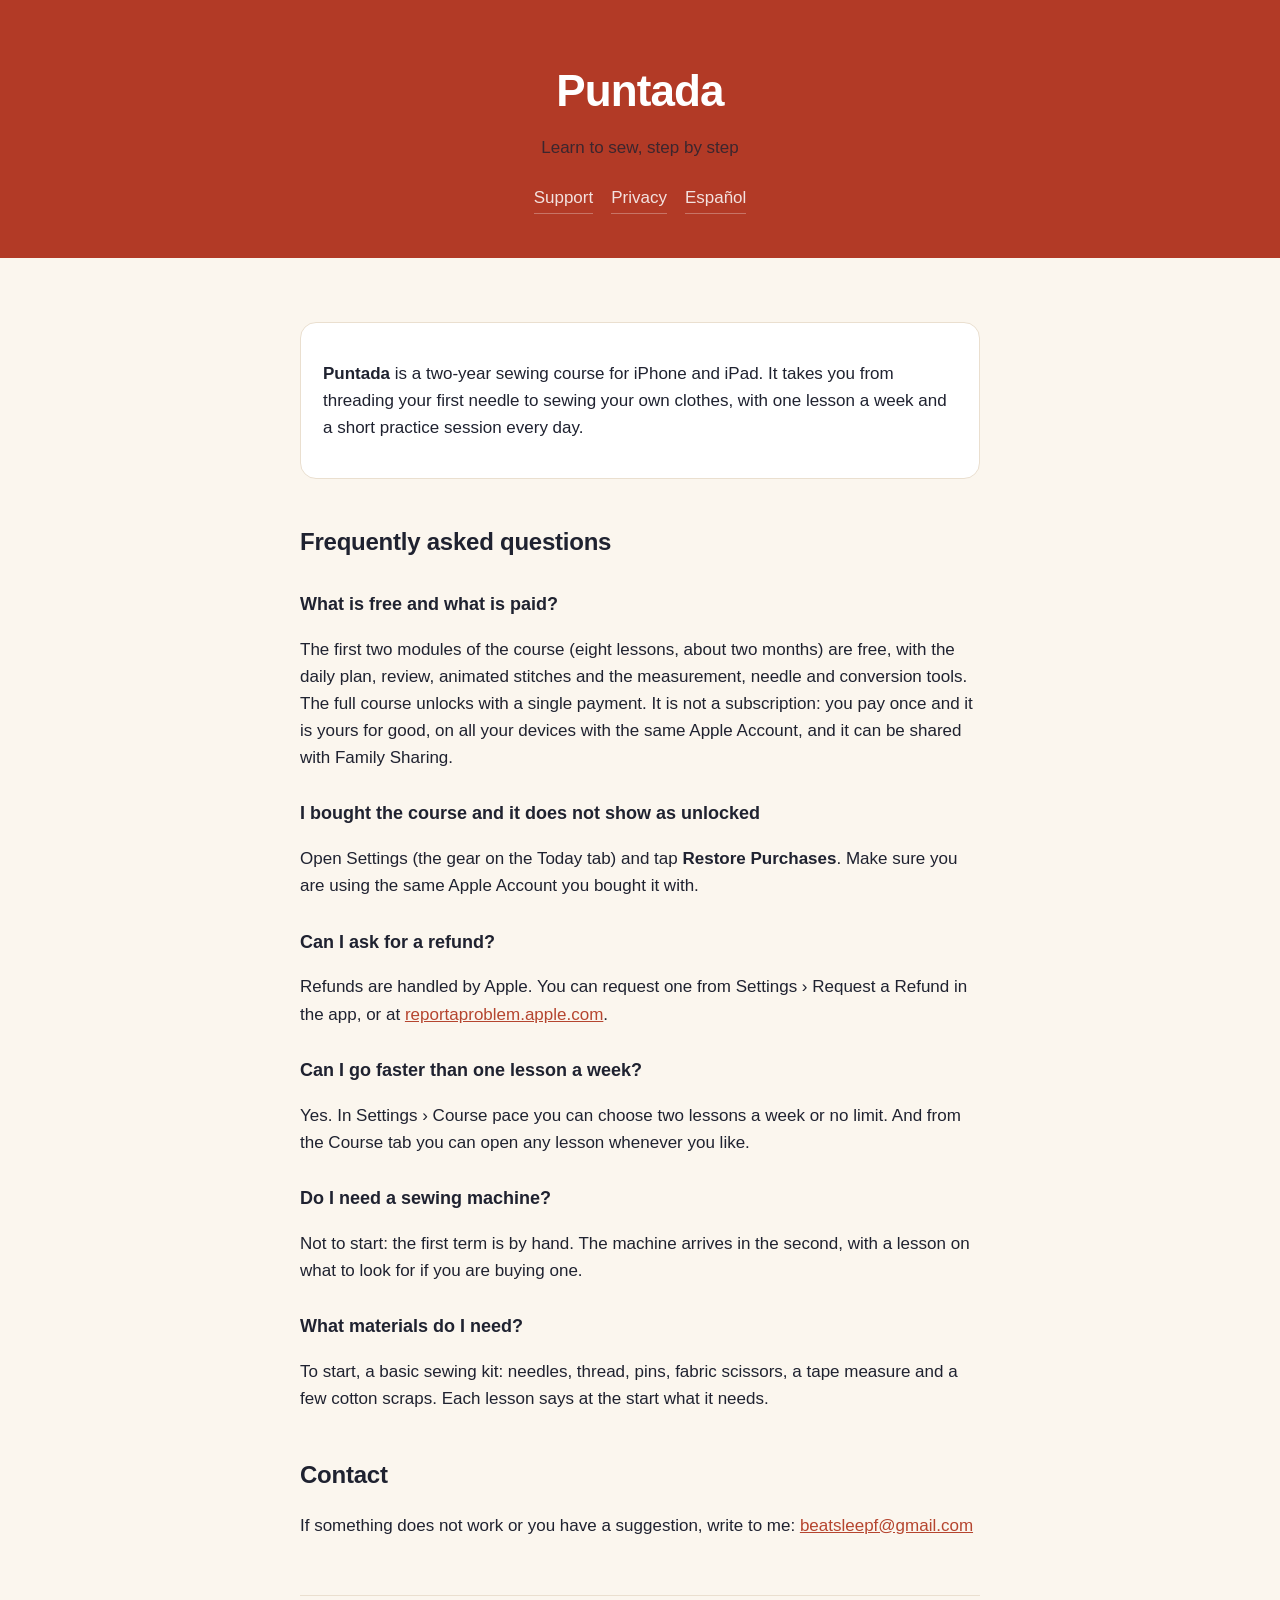
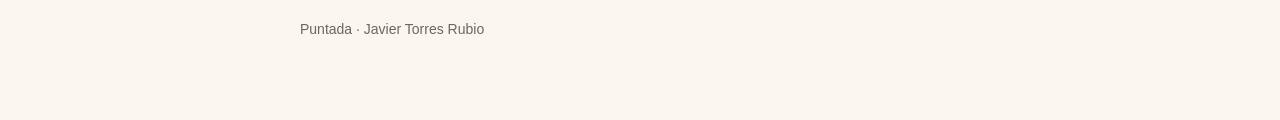
==== en/index.html @ d6b422dc "Web de soporte y privacidad de Puntada" ====
<!doctype html>
<html lang="en">
<head>
<meta charset="utf-8">
<meta name="viewport" content="width=device-width, initial-scale=1, viewport-fit=cover">
<title>Puntada: learn to sew step by step · Support</title>
<link rel="canonical" href="https://javi7899.github.io/puntada-web/en/">
<link rel="alternate" hreflang="es" href="https://javi7899.github.io/puntada-web/">
<link rel="alternate" hreflang="en" href="https://javi7899.github.io/puntada-web/en/">
<meta name="description" content="Puntada is a two-year sewing course for iPhone and iPad: hand stitches, the machine, mending, patterns and dressmaking, ten minutes a day. Support and FAQ.">
<link rel="stylesheet" href="../estilo.css">
</head>
<body>
<header>
  <h1>Puntada</h1>
  <p>Learn to sew, step by step</p>
  <nav>
    <a href="index.html">Support</a>
    <a href="privacy.html">Privacy</a>
    <a href="../" hreflang="es" lang="es">Español</a>
  </nav>
</header>
<main>
  <div class="card">
    <p><strong>Puntada</strong> is a two-year sewing course for iPhone and iPad. It takes you from threading your first needle to sewing your own clothes, with one lesson a week and a short practice session every day.</p>
  </div>

  <h2>Frequently asked questions</h2>
  <h3>What is free and what is paid?</h3>
  <p>The first two modules of the course (eight lessons, about two months) are free, with the daily plan, review, animated stitches and the measurement, needle and conversion tools. The full course unlocks with a single payment. It is not a subscription: you pay once and it is yours for good, on all your devices with the same Apple Account, and it can be shared with Family Sharing.</p>
  <h3>I bought the course and it does not show as unlocked</h3>
  <p>Open Settings (the gear on the Today tab) and tap <strong>Restore Purchases</strong>. Make sure you are using the same Apple Account you bought it with.</p>
  <h3>Can I ask for a refund?</h3>
  <p>Refunds are handled by Apple. You can request one from Settings › Request a Refund in the app, or at <a href="https://reportaproblem.apple.com">reportaproblem.apple.com</a>.</p>
  <h3>Can I go faster than one lesson a week?</h3>
  <p>Yes. In Settings › Course pace you can choose two lessons a week or no limit. And from the Course tab you can open any lesson whenever you like.</p>
  <h3>Do I need a sewing machine?</h3>
  <p>Not to start: the first term is by hand. The machine arrives in the second, with a lesson on what to look for if you are buying one.</p>
  <h3>What materials do I need?</h3>
  <p>To start, a basic sewing kit: needles, thread, pins, fabric scissors, a tape measure and a few cotton scraps. Each lesson says at the start what it needs.</p>

  <h2>Contact</h2>
  <p>If something does not work or you have a suggestion, write to me: <span data-correo><noscript>beatsleepf (at) gmail.com</noscript></span></p>

  <footer>Puntada · Javier Torres Rubio</footer>
</main>
<script src="contacto.js"></script>
</body>
</html>
---- estilo.css ----
:root {
  --canvas: #FBF6EE; --surface: #FFFFFF; --ink: #1F2230; --subtle: #6B6660;
  --hairline: #EADFCF; --brand: #B5452F; --deep: #B23A26;
}
@media (prefers-color-scheme: dark) {
  :root {
    --canvas: #15171F; --surface: #22252F; --ink: #F3EEE6; --subtle: #A8A296;
    --hairline: #2D313D; --brand: #F27E68; --deep: #7A2A1D;
  }
}
* { box-sizing: border-box; }
body {
  margin: 0; background: var(--canvas); color: var(--ink);
  font: 17px/1.6 -apple-system, BlinkMacSystemFont, "Segoe UI", Roboto, sans-serif;
  -webkit-font-smoothing: antialiased;
}
/* Nada de backdrop-filter en una cabecera fija: crea un contexto de composición
   que oscurece toda la página que queda por debajo. */
header {
  background: var(--deep); color: #fff; padding: 56px 20px 44px; text-align: center;
}
header h1 { margin: 0 0 8px; font-size: clamp(30px, 7vw, 44px); letter-spacing: -0.02em; }
header p { margin: 0; opacity: 0.8; font-size: 17px; }
nav { display: flex; gap: 18px; justify-content: center; margin-top: 22px; flex-wrap: wrap; }
nav a { color: #fff; opacity: 0.85; text-decoration: none; border-bottom: 1px solid rgba(255,255,255,.35); padding-bottom: 2px; }
nav a:hover { opacity: 1; }
main { max-width: 720px; margin: 0 auto; padding: 44px 20px 80px; }
h2 { font-size: 24px; margin: 44px 0 12px; letter-spacing: -0.01em; }
h2:first-child { margin-top: 0; }
h3 { font-size: 18px; margin: 28px 0 6px; }
p, li { color: var(--ink); }
.subtle { color: var(--subtle); }
ul { padding-left: 22px; }
li { margin-bottom: 8px; }
.card {
  background: var(--surface); border: 1px solid var(--hairline);
  border-radius: 16px; padding: 20px 22px; margin: 20px 0;
}
a { color: var(--brand); }
footer { border-top: 1px solid var(--hairline); margin-top: 56px; padding-top: 22px; color: var(--subtle); font-size: 14px; }
code { background: var(--hairline); padding: 2px 6px; border-radius: 5px; font-size: 14px; }
@media (prefers-reduced-motion: reduce) { * { transition: none !important; animation: none !important; } }
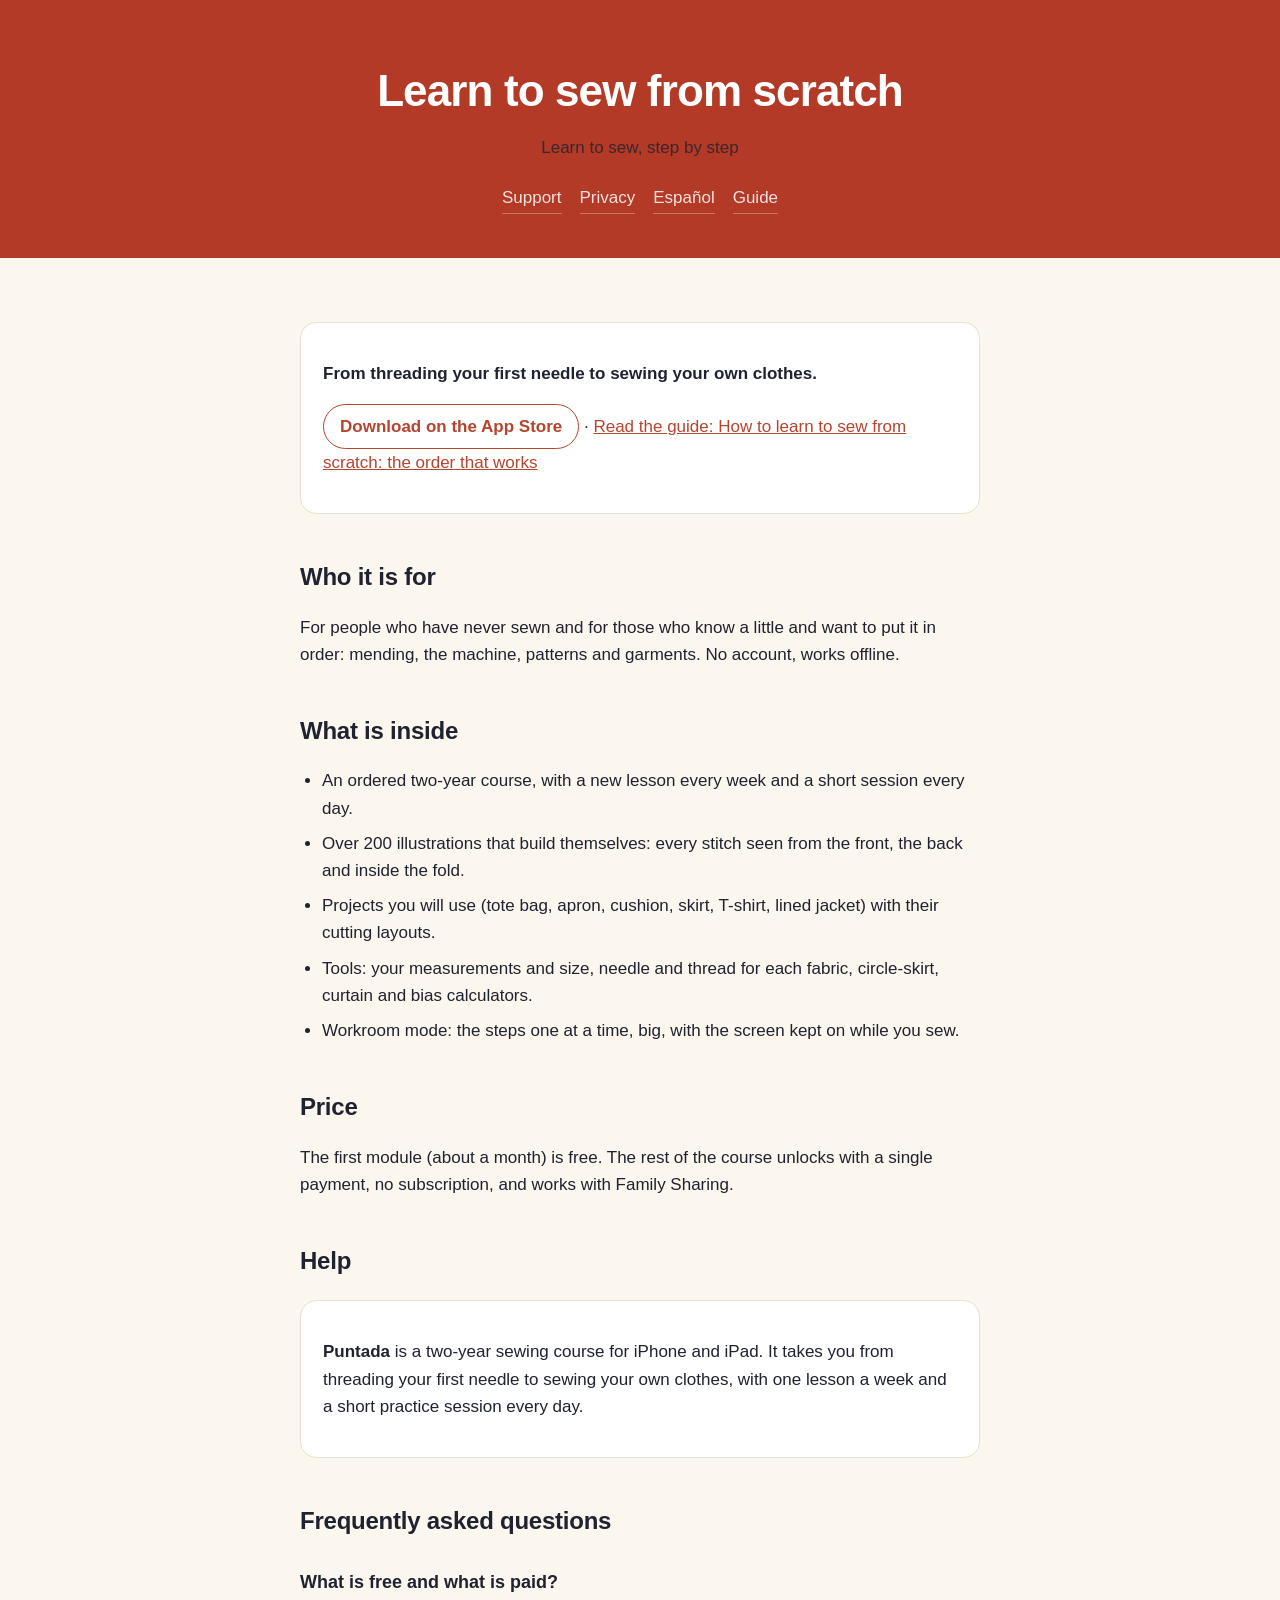
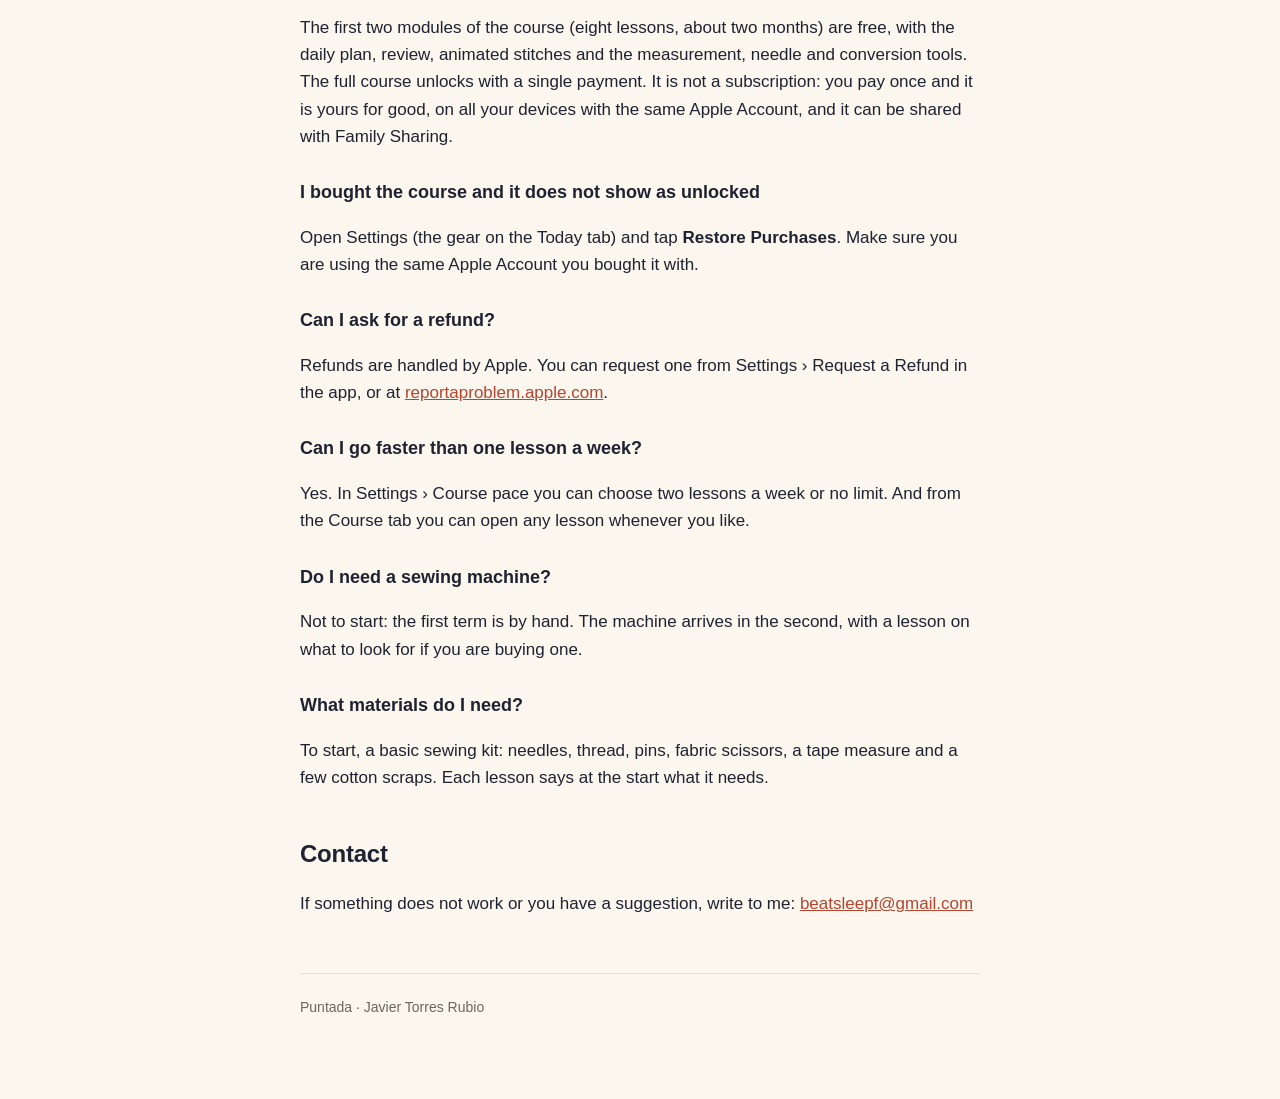
==== commit c865931a: "Presentation, practical guide (es/en), App Store banner and structured data Co-Authored-By: Claude O" ====
--- a/en/index.html
+++ b/en/index.html
@@ -3,24 +3,39 @@
 <head>
 <meta charset="utf-8">
 <meta name="viewport" content="width=device-width, initial-scale=1, viewport-fit=cover">
-<title>Puntada: learn to sew step by step · Support</title>
+<title>Puntada: learn to sew from scratch, by hand and by machine</title>
+<meta name="apple-itunes-app" content="app-id=6822655877">
+<script type="application/ld+json">{"@context": "https://schema.org", "@type": "SoftwareApplication", "name": "Puntada", "operatingSystem": "iOS, iPadOS", "applicationCategory": "EducationalApplication", "inLanguage": "en", "description": "A two-year sewing course for iPhone and iPad: stitches, the machine, mending, patterns and dressmaking, ten minutes a day. First month free, then one payment.", "url": "https://javi7899.github.io/puntada-web/en/", "downloadUrl": "https://apps.apple.com/app/id6822655877", "offers": {"@type": "Offer", "price": "0", "priceCurrency": "EUR"}}</script>
 <link rel="canonical" href="https://javi7899.github.io/puntada-web/en/">
 <link rel="alternate" hreflang="es" href="https://javi7899.github.io/puntada-web/">
 <link rel="alternate" hreflang="en" href="https://javi7899.github.io/puntada-web/en/">
-<meta name="description" content="Puntada is a two-year sewing course for iPhone and iPad: hand stitches, the machine, mending, patterns and dressmaking, ten minutes a day. Support and FAQ.">
+<meta name="description" content="A two-year sewing course for iPhone and iPad: stitches, the machine, mending, patterns and dressmaking, ten minutes a day. First month free, then one payment.">
 <link rel="stylesheet" href="../estilo.css">
 </head>
 <body>
 <header>
-  <h1>Puntada</h1>
+  <h1>Learn to sew from scratch</h1>
   <p>Learn to sew, step by step</p>
   <nav>
     <a href="index.html">Support</a>
     <a href="privacy.html">Privacy</a>
     <a href="../" hreflang="es" lang="es">Español</a>
-  </nav>
+   <a href="guide.html">Guide</a></nav>
 </header>
 <main>
+  <!-- presentacion -->
+  <section class="card">
+    <p><strong>From threading your first needle to sewing your own clothes.</strong></p>
+    <p><a class="tienda" href="https://apps.apple.com/app/id6822655877">Download on the App Store</a> · <a href="guide.html">Read the guide: How to learn to sew from scratch: the order that works</a></p>
+  </section>
+  <h2>Who it is for</h2>
+  <p>For people who have never sewn and for those who know a little and want to put it in order: mending, the machine, patterns and garments. No account, works offline.</p>
+  <h2>What is inside</h2>
+  <ul><li>An ordered two-year course, with a new lesson every week and a short session every day.</li><li>Over 200 illustrations that build themselves: every stitch seen from the front, the back and inside the fold.</li><li>Projects you will use (tote bag, apron, cushion, skirt, T-shirt, lined jacket) with their cutting layouts.</li><li>Tools: your measurements and size, needle and thread for each fabric, circle-skirt, curtain and bias calculators.</li><li>Workroom mode: the steps one at a time, big, with the screen kept on while you sew.</li></ul>
+  <h2>Price</h2>
+  <p>The first module (about a month) is free. The rest of the course unlocks with a single payment, no subscription, and works with Family Sharing.</p>
+  <h2>Help</h2>
+  <!-- /presentacion -->
   <div class="card">
     <p><strong>Puntada</strong> is a two-year sewing course for iPhone and iPad. It takes you from threading your first needle to sewing your own clothes, with one lesson a week and a short practice session every day.</p>
   </div>
--- a/estilo.css
+++ b/estilo.css
@@ -40,3 +40,6 @@
 footer { border-top: 1px solid var(--hairline); margin-top: 56px; padding-top: 22px; color: var(--subtle); font-size: 14px; }
 code { background: var(--hairline); padding: 2px 6px; border-radius: 5px; font-size: 14px; }
 @media (prefers-reduced-motion: reduce) { * { transition: none !important; animation: none !important; } }
+
+/* Enlace a la App Store en la presentación. */
+a.tienda { display: inline-block; font-weight: 600; text-decoration: none; padding: 8px 16px; border-radius: 999px; border: 1px solid currentColor; }
